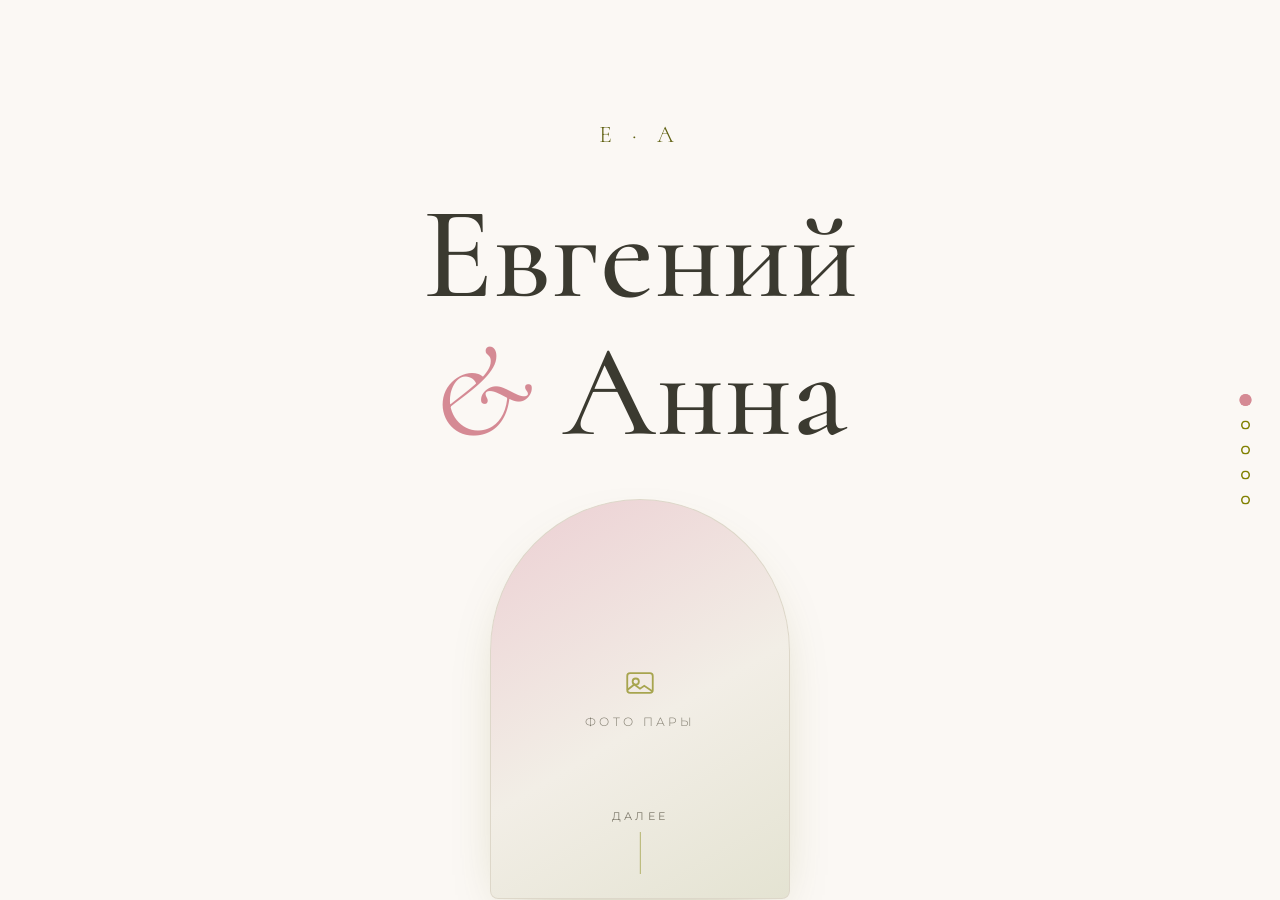
==== wedding-invitation.html @ 02eaaf3e "change styles" ====
<!DOCTYPE html>
<html lang="ru">
<head>
<meta charset="UTF-8">
<meta name="viewport" content="width=device-width, initial-scale=1.0">
<title>Евгений и Анна · 30 августа 2026</title>
<link rel="preconnect" href="https://fonts.googleapis.com">
<link rel="preconnect" href="https://fonts.gstatic.com" crossorigin>
<link href="https://fonts.googleapis.com/css2?family=Cormorant:ital,wght@0,400;0,500;0,600;1,400&family=Montserrat:wght@300;400;500&display=swap" rel="stylesheet">
<link rel="stylesheet" href="styles.css">
</head>
<body>

  <div class="progress" id="progress" aria-hidden="true"></div>

  <main class="deck" id="deck">

    <!-- ============ ТИТУЛЬНЫЙ СЛАЙД ============ -->
    <section class="slide hero is-active" data-name="Главная" aria-label="Титульная страница">
      <div class="hero-monogram reveal">Е &middot; А</div>
      <h1 class="display hero-names reveal">
        <span class="row">Евгений</span>
        <span class="row"><span class="amp">&amp;</span> Анна</span>
      </h1>

      <div class="hero-photo photo reveal">
        <div class="ph-label">
          <svg class="ph-icon" width="34" height="34" viewBox="0 0 24 24" fill="none" stroke="currentColor" stroke-width="1.3">
            <rect x="3" y="5" width="18" height="14" rx="2"/><circle cx="9" cy="11" r="2.2"/><path d="M3 17l5-4 4 3 3-2 6 4"/>
          </svg>
          Фото пары
        </div>
      </div>

      <p class="hero-date reveal">30 <span class="dot">&bull;</span> 08 <span class="dot">&bull;</span> 2026</p>
      <p class="eyebrow reveal">30 августа 2026 года</p>

      <div class="countdown reveal" id="countdown" aria-label="Обратный отсчёт до свадьбы">
        <div class="cd-cell"><div class="cd-num" id="cd-days">—</div><div class="cd-lbl">дней</div></div>
        <div class="cd-cell"><div class="cd-num" id="cd-hours">—</div><div class="cd-lbl">часов</div></div>
        <div class="cd-cell"><div class="cd-num" id="cd-mins">—</div><div class="cd-lbl">минут</div></div>
        <div class="cd-cell"><div class="cd-num" id="cd-secs">—</div><div class="cd-lbl">секунд</div></div>
      </div>
    </section>

    <!-- ============ МЕСТО ПРОВЕДЕНИЯ ============ -->
    <section class="slide slide-bg-soft" data-name="Место" aria-label="Место проведения">
      <div class="wrap">
        <div class="venue-head center reveal">
          <span class="eyebrow">Место проведения</span>
          <h2 class="display venue-title">Загородный клуб «Голицин»</h2>
          <svg class="sprig small" viewBox="0 0 200 40" fill="none" stroke="currentColor" stroke-width="1.4" stroke-linecap="round">
            <path d="M10 20 H190"/>
            <path d="M70 20c-6-8-16-9-22-6 4 6 14 9 22 6Z" fill="currentColor" stroke="none" opacity=".85"/>
            <path d="M90 20c-5-9-15-11-22-9 3 7 13 11 22 9Z" fill="currentColor" stroke="none" opacity=".85"/>
            <path d="M110 20c5-9 15-11 22-9-3 7-13 11-22 9Z" fill="currentColor" stroke="none" opacity=".85"/>
            <path d="M130 20c6-8 16-9 22-6-4 6-14 9-22 6Z" fill="currentColor" stroke="none" opacity=".85"/>
            <circle cx="100" cy="20" r="3" fill="currentColor" stroke="none"/>
          </svg>
        </div>

        <div class="venue-grid">
          <div class="venue-photo photo arch reveal">
            <div class="ph-label">
              <svg class="ph-icon" width="34" height="34" viewBox="0 0 24 24" fill="none" stroke="currentColor" stroke-width="1.3">
                <path d="M3 21V9l9-6 9 6v12"/><path d="M9 21v-6h6v6"/>
              </svg>
              Фото площадки
            </div>
          </div>

          <div class="map-frame reveal">
            <iframe
              src="https://yandex.ru/map-widget/v1/org/zagorodny_klub_golitsyn/229324404955/?ll=39.806874%2C47.215762&z=16"
              title="Загородный клуб Голицин на Яндекс Картах"
              loading="lazy"
              allowfullscreen></iframe>
          </div>
        </div>

        <div class="venue-address reveal">
          <p class="addr">Ростовская область, Аксайский район</p>
          <p class="addr-sub">Точный адрес и схему проезда смотрите на карте</p>
          <a class="btn" href="https://yandex.ru/maps/org/zagorodny_klub_golitsyn/229324404955/?ll=39.806874%2C47.215762&z=16.98" target="_blank" rel="noopener">
            Открыть в Яндекс Картах
          </a>
        </div>
      </div>
    </section>

    <!-- ============ ПРОГРАММА ДНЯ ============ -->
    <section class="slide" data-name="Программа" aria-label="Программа дня">
      <div class="wrap">
        <div class="program-head center reveal">
          <span class="eyebrow">Расписание</span>
          <h2 class="display program-title">Программа дня</h2>
        </div>

        <div class="timeline">
          <div class="tl-item reveal">
            <div class="tl-time">15:00</div>
            <div class="tl-event">Сбор гостей<small>Welcome-зона, лёгкие напитки и музыка</small></div>
          </div>
          <div class="tl-item reveal">
            <div class="tl-time">16:00</div>
            <div class="tl-event">Церемония<small>Самый трепетный момент нашего дня</small></div>
          </div>
          <div class="tl-item reveal">
            <div class="tl-time">17:00</div>
            <div class="tl-event">Праздничный фуршет<small>Поздравления, фотографии и тёплые слова</small></div>
          </div>
          <div class="tl-item reveal">
            <div class="tl-time">18:00</div>
            <div class="tl-event">Банкет<small>Ужин, тосты и первый танец</small></div>
          </div>
          <div class="tl-item reveal">
            <div class="tl-time">21:00</div>
            <div class="tl-event">Вечерняя программа<small>Танцы до последнего гостя</small></div>
          </div>
          <div class="tl-item reveal">
            <div class="tl-time">22:30</div>
            <div class="tl-event">Финал вечера<small>Завершающий сюрприз под открытым небом</small></div>
          </div>
        </div>
      </div>
    </section>

    <!-- ============ ЦВЕТОВАЯ ГАММА ============ -->
    <section class="slide slide-bg-soft center" data-name="Дресс-код" aria-label="Дресс-код">
      <div class="wrap">
        <span class="eyebrow reveal">Дресс-код</span>
        <p class="display palette-lead reveal">
          Нам будет приятно, если вы поддержите цветовую гамму нашего праздника
        </p>

        <div class="swatches">
          <div class="swatch reveal">
            <div class="chip olive"></div>
            <div class="name">Оливковый</div>
            <div class="hex">#808000</div>
          </div>
          <div class="swatch reveal">
            <div class="chip rose"></div>
            <div class="name">Пыльно-розовый</div>
            <div class="hex">#D58A94</div>
          </div>
        </div>

        <p class="palette-note reveal">
          Это всего лишь пожелание. Приходите так, как вам будет комфортно.
        </p>
      </div>
    </section>

    <!-- ============ ФИНАЛЬНЫЙ СЛАЙД ============ -->
    <section class="slide finale" data-name="Финал" aria-label="Приглашение">
      <div class="wrap">
        <svg class="sprig reveal" viewBox="0 0 200 40" fill="none" stroke="currentColor" stroke-width="1.4" stroke-linecap="round">
          <path d="M10 20 H190"/>
          <path d="M70 20c-6-8-16-9-22-6 4 6 14 9 22 6Z" fill="currentColor" stroke="none" opacity=".85"/>
          <path d="M90 20c-5-9-15-11-22-9 3 7 13 11 22 9Z" fill="currentColor" stroke="none" opacity=".85"/>
          <path d="M110 20c5-9 15-11 22-9-3 7-13 11-22 9Z" fill="currentColor" stroke="none" opacity=".85"/>
          <path d="M130 20c6-8 16-9 22-6-4 6-14 9-22 6Z" fill="currentColor" stroke="none" opacity=".85"/>
          <circle cx="100" cy="20" r="3" fill="currentColor" stroke="none"/>
        </svg>

        <p class="display finale-text reveal">
          Мы будем рады видеть вас<br>на нашем празднике!
        </p>

        <div class="finale-photo photo reveal">
          <div class="ph-label">
            <svg class="ph-icon" width="34" height="34" viewBox="0 0 24 24" fill="none" stroke="currentColor" stroke-width="1.3">
              <path d="M12 21s-7-4.5-9.5-9C1 9 2.5 5.5 6 5.5c2 0 3.2 1.2 4 2.3.8-1.1 2-2.3 4-2.3 3.5 0 5 3.5 3.5 6.5C19 16.5 12 21 12 21Z"/>
            </svg>
            Фото жениха и невесты
          </div>
        </div>

        <p class="finale-sign reveal">Евгений <span class="amp">&amp;</span> Анна</p>
      </div>
    </section>

  </main>

  <!-- Навигация -->
  <nav class="dots" id="dots" aria-label="Навигация по разделам"></nav>
  <button class="nav-next" id="navNext" type="button" aria-label="Следующий раздел">
    <span>далее</span>
    <span class="bar" aria-hidden="true"></span>
  </button>

<script>
  /* ---------- Обратный отсчёт до 30 августа 2026, 16:00 ---------- */
  (function(){
    var target = new Date(2026, 7, 30, 16, 0, 0).getTime();
    var elD = document.getElementById('cd-days');
    var elH = document.getElementById('cd-hours');
    var elM = document.getElementById('cd-mins');
    var elS = document.getElementById('cd-secs');
    function pad(n){return n<10 ? '0'+n : ''+n;}
    function tick(){
      var diff = target - Date.now();
      if(diff <= 0){
        elD.textContent='0'; elH.textContent='00'; elM.textContent='00'; elS.textContent='00';
        return;
      }
      var s = Math.floor(diff/1000);
      elD.textContent = Math.floor(s/86400);
      elH.textContent = pad(Math.floor((s%86400)/3600));
      elM.textContent = pad(Math.floor((s%3600)/60));
      elS.textContent = pad(s%60);
    }
    tick();
    setInterval(tick, 1000);
  })();

  /* ---------- Смена слайдов с анимацией ---------- */
  (function(){
    var slides   = Array.prototype.slice.call(document.querySelectorAll('.slide'));
    var deck     = document.getElementById('deck');
    var dotsWrap = document.getElementById('dots');
    var navNext  = document.getElementById('navNext');
    var progress = document.getElementById('progress');
    var current  = 0;
    var busy     = false;                 // блокировка во время анимации
    var reduce   = window.matchMedia('(prefers-reduced-motion: reduce)').matches;
    var ANIM     = reduce ? 360 : 820;

    /* — точки-индикаторы — */
    var dots = slides.map(function(s, i){
      var b = document.createElement('button');
      b.type = 'button';
      b.setAttribute('aria-label', s.dataset.name || ('Раздел ' + (i+1)));
      b.addEventListener('click', function(){ goTo(i); });
      dotsWrap.appendChild(b);
      return b;
    });

    /* — появление элементов внутри слайда со ступенчатой задержкой — */
    function playReveal(slide){
      var items = slide.querySelectorAll('.reveal');
      Array.prototype.forEach.call(items, function(el, i){
        el.style.transitionDelay = (reduce ? 0 : 90 + i * 110) + 'ms';
        el.classList.add('in');
      });
    }
    function resetReveal(slide){
      var items = slide.querySelectorAll('.reveal');
      Array.prototype.forEach.call(items, function(el){
        el.classList.remove('in');
        el.style.transitionDelay = '';
      });
    }

    function render(){
      slides.forEach(function(s, i){
        s.classList.toggle('is-active', i === current);
        s.classList.toggle('is-above', i < current);
      });
      dots.forEach(function(d, i){ d.classList.toggle('active', i === current); });
      progress.style.width = ((current) / (slides.length - 1) * 100) + '%';
      navNext.classList.toggle('hidden', current === slides.length - 1);
    }

    function goTo(index){
      index = Math.max(0, Math.min(slides.length - 1, index));
      if(busy || index === current) return;
      busy = true;
      var prevSlide = slides[current];
      current = index;
      resetReveal(prevSlide);
      render();
      slides[current].scrollTop = 0;
      playReveal(slides[current]);
      setTimeout(function(){ busy = false; }, ANIM);
    }
    function next(){ goTo(current + 1); }
    function prev(){ goTo(current - 1); }

    navNext.addEventListener('click', next);

    /* — стартовое появление — */
    render();
    playReveal(slides[current]);

    /* — колесо мыши / тачпад (с учётом внутренней прокрутки слайда) — */
    var wheelLock = false;
    deck.addEventListener('wheel', function(e){
      if(Math.abs(e.deltaY) < Math.abs(e.deltaX)) return;   // горизонтальный жест игнорируем
      var s = slides[current];
      var atTop    = s.scrollTop <= 0;
      var atBottom = s.scrollTop + s.clientHeight >= s.scrollHeight - 1;
      var down = e.deltaY > 0;
      // если внутри слайда есть куда скроллить — отдаём прокрутку ему
      if((down && !atBottom) || (!down && !atTop)) return;
      e.preventDefault();
      if(wheelLock || busy) return;
      if(Math.abs(e.deltaY) < 6) return;
      wheelLock = true;
      down ? next() : prev();
      setTimeout(function(){ wheelLock = false; }, ANIM + 120);
    }, {passive:false});

    /* — клавиатура — */
    window.addEventListener('keydown', function(e){
      switch(e.key){
        case 'ArrowDown': case 'PageDown': case ' ':
          e.preventDefault(); next(); break;
        case 'ArrowUp': case 'PageUp':
          e.preventDefault(); prev(); break;
        case 'Home': e.preventDefault(); goTo(0); break;
        case 'End':  e.preventDefault(); goTo(slides.length - 1); break;
      }
    });

    /* — свайпы на тач-устройствах — */
    var touchY = null, touchScrollTop = 0;
    deck.addEventListener('touchstart', function(e){
      touchY = e.touches[0].clientY;
      touchScrollTop = slides[current].scrollTop;
    }, {passive:true});
    deck.addEventListener('touchend', function(e){
      if(touchY === null) return;
      var dy = e.changedTouches[0].clientY - touchY;
      var s = slides[current];
      var atTop    = touchScrollTop <= 0;
      var atBottom = touchScrollTop + s.clientHeight >= s.scrollHeight - 1;
      if(Math.abs(dy) > 60){
        if(dy < 0 && atBottom) next();
        else if(dy > 0 && atTop) prev();
      }
      touchY = null;
    }, {passive:true});
  })();
</script>
</body>
</html>
---- styles.css ----
/* =====================================================================
   Свадебное приглашение «Евгений & Анна» — таблица стилей
   Структура файла:
     1. Переменные темы (:root)
     2. Базовый сброс и настройки документа
     3. Типографика
     4. Система слайдов (полноэкранные секции со сменой)
     5. Общие утилиты раскладки
     6. Декоративные элементы (веточка, арочное фото)
     7. Слайд: Титульный + обратный отсчёт
     8. Слайд: Место проведения
     9. Слайд: Программа дня
    10. Слайд: Цветовая гамма (дресс-код)
    11. Слайд: Финал
    12. Анимация появления элементов
    13. Навигация (точки, кнопка «далее», прогресс-полоса)
    14. Адаптив и доступность
   ===================================================================== */


/* ============================================================
   1. ПЕРЕМЕННЫЕ ТЕМЫ
   Единая палитра и общие значения, чтобы менять оформление
   в одном месте, а не по всему файлу.
   ============================================================ */
:root{
  --bg:        #FBF8F4;   /* основной мягкий тёплый светлый фон */
  --bg-soft:   #F2EEE6;   /* фон приглушённых секций (чередование) */
  --olive:     #808000;   /* оливковый акцент (линии, иконки, рамки) */
  --olive-deep:#5F6010;   /* тёмный оливковый — для читаемого текста */
  --rose:      #D58A94;   /* пыльно-розовый акцент (цифры, точки) */
  --rose-soft: #ECCFD3;   /* светло-розовый — мягкие подложки/градиенты */
  --ink:       #3B3A30;   /* основной тёмный цвет текста */
  --muted:     #807C6E;   /* приглушённый текст (подписи, пояснения) */
  --line:      #DDD7C9;   /* цвет тонких разделительных линий и рамок */
  --maxw: 1080px;         /* максимальная ширина контентной колонки */
  --ease: cubic-bezier(.22,.68,.28,1); /* единая кривая плавности анимаций */
}


/* ============================================================
   2. БАЗОВЫЙ СБРОС И ДОКУМЕНТ
   ============================================================ */

/* Сбрасываем отступы и переводим всё на border-box,
   чтобы padding не «раздувал» заданную ширину/высоту. */
*{box-sizing:border-box;margin:0;padding:0;}

/* Тянем корневые элементы на всю высоту окна —
   слайды позиционируются относительно этой высоты. */
html,body{height:100%;}

body{
  background:var(--bg);                  /* базовый фон страницы */
  color:var(--ink);                      /* цвет текста по умолчанию */
  font-family:'Montserrat',sans-serif;   /* основной (текстовый) шрифт */
  font-weight:300;                       /* лёгкое тонкое начертание */
  line-height:1.7;                       /* просторный межстрочный интервал */
  -webkit-font-smoothing:antialiased;    /* сглаживание шрифта в WebKit */
  overflow:hidden;                       /* прокрутку страницы заменяет смена слайдов */
}


/* ============================================================
   3. ТИПОГРАФИКА
   ============================================================ */

/* Акцидентный шрифт с засечками для заголовков и крупных надписей. */
.display{font-family:'Cormorant',serif;font-weight:500;line-height:1.05;}

/* «Бровка» — мелкая прописная надпись-метка над заголовками секций. */
.eyebrow{
  font-family:'Montserrat',sans-serif;
  font-weight:400;
  font-size:.82rem;
  letter-spacing:.42em;       /* широкий трекинг — фирменный «разрядка» */
  text-transform:uppercase;
  color:var(--olive);
}

/* Декоративный амперсанд / союз между именами — розовый курсив. */
.amp{color:var(--rose);font-style:italic;font-weight:400;}


/* ============================================================
   4. СИСТЕМА СЛАЙДОВ
   Каждая секция — полноэкранный слайд. Виден только активный;
   остальные либо ждут снизу, либо «уехали» вверх.
   ============================================================ */

/* Контейнер-сцена: фиксируется на весь экран, скрывает всё, что вне кадра. */
.deck{position:fixed;inset:0;overflow:hidden;}

.slide{
  position:absolute;inset:0;             /* каждый слайд занимает весь экран */
  display:flex;flex-direction:column;    /* контент в колонку… */
  justify-content:safe center;           /* …по центру, но при переполнении скролл начинается сверху */
  align-items:center;
  overflow-y:auto;overflow-x:hidden;     /* длинный контент можно прокрутить внутри слайда */
  -webkit-overflow-scrolling:touch;      /* инерционная прокрутка в iOS */
  padding:clamp(56px,9vw,120px) 24px;    /* адаптивные внутренние поля */

  /* Исходное (скрытое) состояние: слайд чуть ниже и слегка уменьшен. */
  opacity:0;visibility:hidden;
  transform:translateY(7%) scale(.985);

  /* Плавный переход всех трёх свойств единой кривой. */
  transition:opacity .8s var(--ease),
             transform .8s var(--ease),
             visibility .8s var(--ease);
  will-change:opacity,transform;         /* подсказка браузеру для плавности */
}

/* Активный слайд: проявлен, в исходной позиции, поверх остальных. */
.slide.is-active{
  opacity:1;visibility:visible;
  transform:none;
  z-index:2;
}

/* Уже пройденные слайды уезжают вверх — создаёт направленность перехода. */
.slide.is-above{
  transform:translateY(-7%) scale(.985);
}

/* Модификатор приглушённого фона для чередования секций. */
.slide-bg-soft{background:var(--bg-soft);}


/* ============================================================
   5. УТИЛИТЫ РАСКЛАДКИ
   ============================================================ */

/* Центрированная контентная колонка ограниченной ширины. */
.wrap{max-width:var(--maxw);margin:0 auto;width:100%;}

/* Утилита выравнивания текста по центру. */
.center{text-align:center;}


/* ============================================================
   6. ДЕКОРАТИВНЫЕ ЭЛЕМЕНТЫ
   ============================================================ */

/* Оливковая веточка-разделитель (SVG), фирменный элемент оформления. */
.sprig{display:block;margin:0 auto;width:160px;height:auto;color:var(--olive);opacity:.9;}
.sprig.small{width:96px;}   /* уменьшенный вариант под заголовками */

/* Рамка-«арка» для фото: скруглён верх, низ почти прямой. */
.photo{
  position:relative;
  border-radius:50% 50% 8px 8px / 38% 38% 8px 8px; /* форма арки через раздельные радиусы */
  overflow:hidden;                                  /* обрезаем содержимое по форме */
  background:                                       /* мягкий градиент-заполнитель вместо фото */
    linear-gradient(150deg, var(--rose-soft), var(--bg-soft) 55%, #E4E3D2);
  border:1px solid var(--line);
  box-shadow:0 24px 60px -28px rgba(95,96,16,.4);   /* мягкая оливковая тень */
  display:flex;align-items:center;justify-content:center; /* центрируем подпись-заглушку */
  color:var(--muted);
}

/* Текстовая подпись внутри заглушки фото. */
.photo .ph-label{
  text-align:center;font-size:.74rem;letter-spacing:.28em;
  text-transform:uppercase;
}

/* Иконка над подписью внутри заглушки фото. */
.photo .ph-icon{display:block;margin:0 auto 12px;color:var(--olive);opacity:.65;}


/* ============================================================
   7. СЛАЙД: ТИТУЛЬНЫЙ
   ============================================================ */

/* Контейнер титульного слайда: центрирование и просветы между блоками. */
.hero{gap:30px;text-align:center;position:relative;}

/* Монограмма «Е · А» над именами. */
.hero-monogram{
  font-family:'Cormorant',serif;font-size:1.5rem;letter-spacing:.3em;
  color:var(--olive-deep);
}

/* Крупные имена пары — главный акцент страницы (резиновый размер). */
.hero-names{
  font-size:clamp(3.4rem,13vw,8.2rem);
  color:var(--ink);
}
.hero-names .row{display:block;}   /* каждое имя с новой строки */

/* Заглушка фото пары на титуле, пропорции портрета 3:4. */
.hero-photo{
  width:min(300px,72vw);aspect-ratio:3/4;margin:8px auto;
}

/* Дата свадьбы крупными цифрами. */
.hero-date{
  font-family:'Cormorant',serif;font-size:clamp(1.5rem,4.5vw,2.4rem);
  color:var(--olive-deep);letter-spacing:.04em;
}
.hero-date .dot{color:var(--rose);padding:0 .5em;}  /* розовые точки-разделители */

/* --- Обратный отсчёт --- */

/* Ряд из ячеек отсчёта; переносится на узких экранах. */
.countdown{
  display:flex;gap:clamp(14px,4vw,40px);justify-content:center;
  margin-top:6px;flex-wrap:wrap;
}
.cd-cell{min-width:62px;}  /* фиксированная минимальная ширина — цифры не «прыгают» */

/* Крупная цифра отсчёта. */
.cd-num{
  font-family:'Cormorant',serif;font-weight:600;
  font-size:clamp(2rem,6vw,3rem);color:var(--rose);line-height:1;
}

/* Подпись под цифрой (дней/часов/…). */
.cd-lbl{
  font-size:.72rem;letter-spacing:.26em;text-transform:uppercase;
  color:var(--muted);margin-top:8px;
}


/* ============================================================
   8. СЛАЙД: МЕСТО ПРОВЕДЕНИЯ
   ============================================================ */

/* Шапка секции (бровка + заголовок + веточка). */
.venue-head{margin-bottom:48px;}

/* Название площадки. */
.venue-title{font-size:clamp(2.4rem,6vw,3.6rem);margin:14px 0 6px;}

/* Двухколоночная сетка: фото площадки + карта. */
.venue-grid{
  display:grid;grid-template-columns:1fr 1fr;gap:clamp(24px,4vw,48px);
  align-items:stretch;   /* колонки одинаковой высоты */
}

/* Заглушка фото площадки. */
.venue-photo{aspect-ratio:4/5;height:100%;border-radius:8px;}
.venue-photo.arch{border-radius:50% 50% 8px 8px / 26% 26% 8px 8px;} /* вариант-арка */

/* Рамка вокруг встроенной карты. */
.map-frame{
  border:1px solid var(--line);border-radius:8px;overflow:hidden;
  box-shadow:0 24px 60px -34px rgba(95,96,16,.45);
  background:var(--bg);min-height:340px;height:100%;
}
.map-frame iframe{display:block;width:100%;height:100%;min-height:340px;border:0;}

/* Блок адреса под сеткой. */
.venue-address{margin-top:40px;text-align:center;}
.venue-address .addr{
  font-family:'Cormorant',serif;font-size:1.5rem;color:var(--ink);
}
.venue-address .addr-sub{color:var(--muted);font-size:1.06rem;margin-top:6px;}

/* Контурная кнопка-ссылка (например, «Открыть в Яндекс Картах»). */
.btn{
  display:inline-block;margin-top:24px;
  font-size:.84rem;letter-spacing:.26em;text-transform:uppercase;
  color:var(--olive-deep);text-decoration:none;
  border:1px solid var(--olive);border-radius:40px;
  padding:14px 30px;transition:.3s ease;
}
/* При наведении/фокусе кнопка заливается оливковым. */
.btn:hover,.btn:focus-visible{background:var(--olive);color:#fff;}


/* ============================================================
   9. СЛАЙД: ПРОГРАММА ДНЯ
   ============================================================ */

/* Шапка секции. */
.program-head{margin-bottom:54px;}
.program-title{font-size:clamp(2.4rem,6vw,3.6rem);margin-top:14px;}

/* Контейнер таймлайна; relative — для вертикальной линии и точек. */
.timeline{max-width:620px;margin:0 auto;position:relative;width:100%;}

/* Вертикальная линия таймлайна с градиентом по краям. */
.timeline::before{
  content:"";position:absolute;left:118px;top:8px;bottom:8px;width:1px;
  background:linear-gradient(var(--rose-soft),var(--line),var(--rose-soft));
}

/* Строка таймлайна: колонка времени + колонка события. */
.tl-item{
  display:grid;grid-template-columns:100px 1fr;gap:34px;align-items:baseline;
  padding:18px 0;position:relative;
}

/* Время события — выровнено вправо, к линии. */
.tl-time{
  font-family:'Cormorant',serif;font-weight:600;font-size:1.6rem;
  color:var(--olive-deep);text-align:right;
}

/* Розовая точка-маркер на линии напротив каждого события. */
.tl-item::after{
  content:"";position:absolute;left:114px;top:30px;
  width:9px;height:9px;border-radius:50%;
  background:var(--rose);border:2px solid var(--bg-soft); /* обводка под фон секции */
}

/* Название события и пояснение под ним. */
.tl-event{font-size:1.2rem;color:var(--ink);}
.tl-event small{display:block;color:var(--muted);font-size:1rem;margin-top:2px;}


/* ============================================================
   10. СЛАЙД: ЦВЕТОВАЯ ГАММА (ДРЕСС-КОД)
   ============================================================ */

/* Вводный абзац-просьба поддержать палитру. */
.palette-lead{
  max-width:600px;margin:18px auto 0;font-size:1.32rem;color:var(--ink);
}

/* Ряд образцов цвета; переносится на узких экранах. */
.swatches{
  display:flex;gap:clamp(28px,7vw,90px);justify-content:center;
  margin:54px 0 40px;flex-wrap:wrap;
}

/* Один образец: кружок + название + HEX. */
.swatch{display:flex;flex-direction:column;align-items:center;gap:16px;}

/* Цветной кружок-образец. */
.chip{
  width:clamp(110px,26vw,150px);aspect-ratio:1;border-radius:50%;
  box-shadow:0 22px 50px -24px rgba(0,0,0,.35);
  position:relative;
}
.chip.olive{background:var(--olive);}  /* оливковый образец */
.chip.rose{background:var(--rose);}    /* розовый образец */

/* Название цвета. */
.swatch .name{font-family:'Cormorant',serif;font-size:1.4rem;color:var(--ink);}

/* HEX-код под названием. */
.swatch .hex{
  font-size:.84rem;letter-spacing:.22em;color:var(--muted);text-transform:uppercase;
}

/* Заключительное примечание (необязательность дресс-кода). */
.palette-note{
  max-width:520px;margin:0 auto;font-size:1.04rem;color:var(--muted);font-style:italic;
}


/* ============================================================
   11. СЛАЙД: ФИНАЛ
   ============================================================ */

/* Финальный слайд с мягким розовым свечением сверху. */
.finale{
  text-align:center;
  background:
    radial-gradient(120% 90% at 50% 0%, var(--rose-soft) 0%, transparent 55%),
    var(--bg);
}

/* Заглушка фото жениха и невесты. */
.finale-photo{width:min(360px,80vw);aspect-ratio:4/5;margin:40px auto 0;}

/* Крупная приглашающая фраза. */
.finale-text{
  font-size:clamp(2rem,5.5vw,3.2rem);max-width:680px;margin:0 auto;color:var(--ink);
}

/* Подпись именами в конце. */
.finale-sign{
  margin-top:36px;font-family:'Cormorant',serif;font-size:1.8rem;letter-spacing:.12em;
  color:var(--olive-deep);
}


/* ============================================================
   12. АНИМАЦИЯ ПОЯВЛЕНИЯ ЭЛЕМЕНТОВ
   Элементы с классом .reveal внутри активного слайда плавно
   проявляются (ступенчатую задержку задаёт JS).
   ============================================================ */

/* Исходное скрытое состояние: прозрачно и чуть ниже. */
.reveal{
  opacity:0;transform:translateY(26px);
  transition:opacity .8s var(--ease),transform .8s var(--ease);
}

/* Проявленное состояние — только внутри активного слайда. */
.slide.is-active .reveal.in{opacity:1;transform:none;}


/* ============================================================
   13. НАВИГАЦИЯ
   ============================================================ */

/* --- Точки-индикаторы справа по центру экрана --- */
.dots{
  position:fixed;top:50%;right:clamp(14px,2.6vw,30px);transform:translateY(-50%);
  z-index:30;display:flex;flex-direction:column;gap:16px;
}

/* Одна точка — пустой кружок с оливковой обводкой. */
.dots button{
  --d:9px;width:var(--d);height:var(--d);padding:0;border:0;cursor:pointer;
  border-radius:50%;background:transparent;
  box-shadow:inset 0 0 0 1.5px var(--olive);   /* обводка через внутреннюю тень */
  transition:transform .35s var(--ease),background .35s var(--ease),box-shadow .35s var(--ease);
}
.dots button:hover{transform:scale(1.25);}      /* лёгкое увеличение при наведении */

/* Активная точка — залита розовым и крупнее. */
.dots button.active{
  background:var(--rose);box-shadow:inset 0 0 0 1.5px var(--rose);
  transform:scale(1.35);
}

/* --- Кнопка «далее» по центру снизу --- */
.nav-next{
  position:fixed;bottom:26px;left:50%;transform:translateX(-50%);
  z-index:30;background:none;border:0;cursor:pointer;color:var(--muted);
  display:flex;flex-direction:column;align-items:center;gap:9px;
  font-family:'Montserrat',sans-serif;font-size:.68rem;letter-spacing:.3em;
  text-transform:uppercase;transition:opacity .5s var(--ease),color .3s ease;
}
.nav-next:hover{color:var(--olive-deep);}

/* Пульсирующая вертикальная чёрточка-«капля» под надписью. */
.nav-next .bar{
  width:1px;height:42px;background:var(--olive);opacity:.5;
  transform-origin:top;animation:drip 2.4s ease-in-out infinite;
}

/* Скрытое состояние кнопки (на последнем слайде). */
.nav-next.hidden{opacity:0;pointer-events:none;}

/* Анимация пульсации чёрточки. */
@keyframes drip{0%,100%{transform:scaleY(.35);opacity:.25;}50%{transform:scaleY(1);opacity:.7;}}

/* --- Прогресс-полоса вверху экрана --- */
.progress{
  position:fixed;top:0;left:0;height:2px;width:0;z-index:40;
  background:linear-gradient(90deg,var(--olive),var(--rose)); /* оливково-розовый градиент */
  transition:width .8s var(--ease);                           /* плавный рост ширины */
}


/* ============================================================
   14. АДАПТИВ И ДОСТУПНОСТЬ
   ============================================================ */

/* Узкие экраны (телефоны): карта под фото, компактнее таймлайн. */
@media (max-width:760px){
  .venue-grid{grid-template-columns:1fr;}  /* колонки в одну */
  .timeline::before{left:84px;}            /* линия и точки ближе к краю */
  .tl-item{grid-template-columns:70px 1fr;gap:24px;}
  .tl-item::after{left:80px;}
  .tl-time{font-size:1.3rem;}
  .dots{gap:13px;}
}

/* Уважаем системную настройку «уменьшить движение»:
   отключаем перемещения, оставляя только короткое затухание. */
@media (prefers-reduced-motion:reduce){
  *{animation:none!important;}
  .slide{transition:opacity .35s linear,visibility .35s linear;transform:none!important;}
  .reveal{transition:opacity .35s linear;transform:none!important;}
}
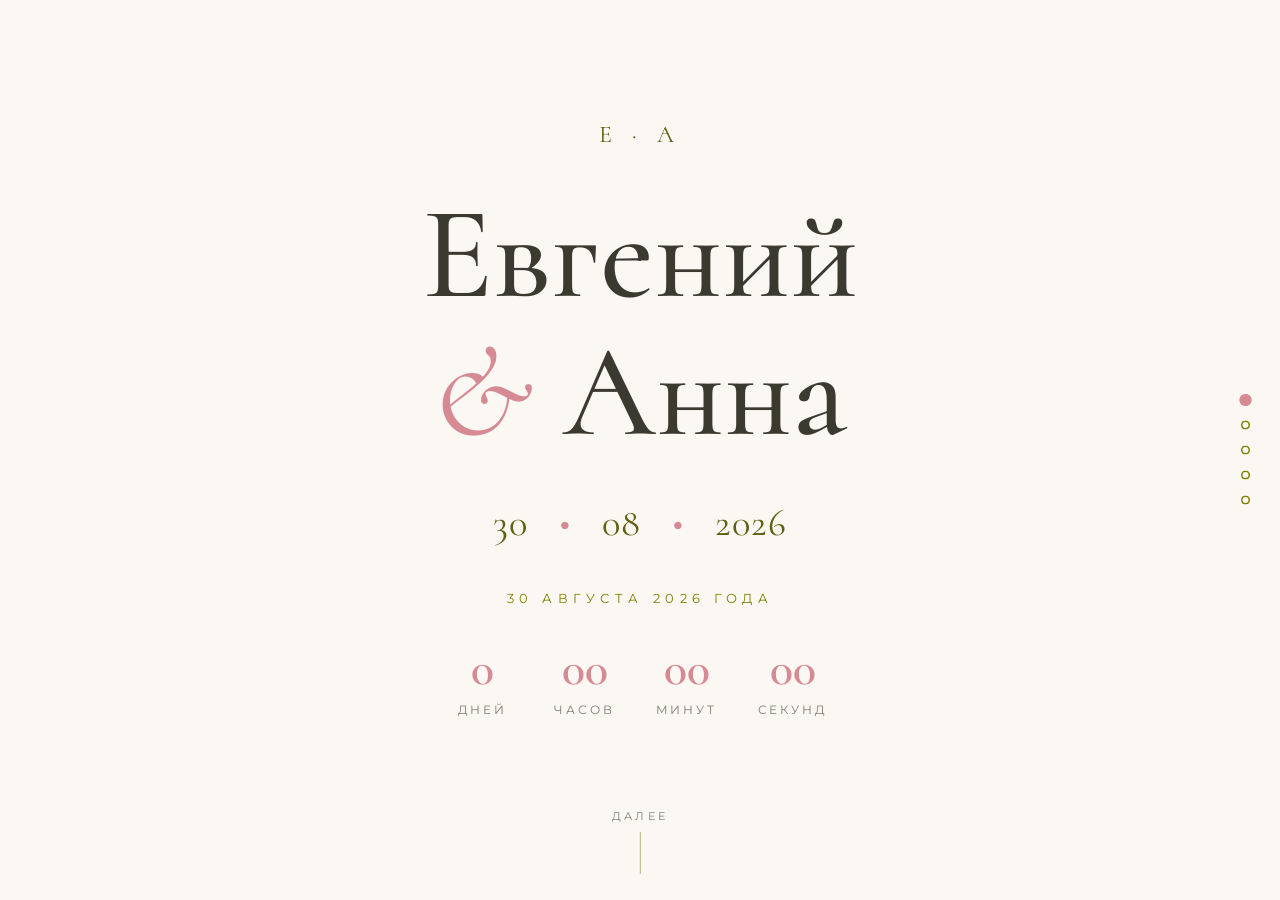
==== commit 71ceb5da: "remove photos" ====
--- a/wedding-invitation.html
+++ b/wedding-invitation.html
@@ -22,15 +22,6 @@
         <span class="row">Евгений</span>
         <span class="row"><span class="amp">&amp;</span> Анна</span>
       </h1>
-
-      <div class="hero-photo photo reveal">
-        <div class="ph-label">
-          <svg class="ph-icon" width="34" height="34" viewBox="0 0 24 24" fill="none" stroke="currentColor" stroke-width="1.3">
-            <rect x="3" y="5" width="18" height="14" rx="2"/><circle cx="9" cy="11" r="2.2"/><path d="M3 17l5-4 4 3 3-2 6 4"/>
-          </svg>
-          Фото пары
-        </div>
-      </div>
 
       <p class="hero-date reveal">30 <span class="dot">&bull;</span> 08 <span class="dot">&bull;</span> 2026</p>
       <p class="eyebrow reveal">30 августа 2026 года</p>
@@ -167,15 +158,6 @@
         <p class="display finale-text reveal">
           Мы будем рады видеть вас<br>на нашем празднике!
         </p>
-
-        <div class="finale-photo photo reveal">
-          <div class="ph-label">
-            <svg class="ph-icon" width="34" height="34" viewBox="0 0 24 24" fill="none" stroke="currentColor" stroke-width="1.3">
-              <path d="M12 21s-7-4.5-9.5-9C1 9 2.5 5.5 6 5.5c2 0 3.2 1.2 4 2.3.8-1.1 2-2.3 4-2.3 3.5 0 5 3.5 3.5 6.5C19 16.5 12 21 12 21Z"/>
-            </svg>
-            Фото жениха и невесты
-          </div>
-        </div>
 
         <p class="finale-sign reveal">Евгений <span class="amp">&amp;</span> Анна</p>
       </div>
--- a/styles.css
+++ b/styles.css
@@ -54,7 +54,7 @@
   background:var(--bg);                  /* базовый фон страницы */
   color:var(--ink);                      /* цвет текста по умолчанию */
   font-family:'Montserrat',sans-serif;   /* основной (текстовый) шрифт */
-  font-weight:300;                       /* лёгкое тонкое начертание */
+  font-weight:400;                       /* лёгкое тонкое начертание */
   line-height:1.7;                       /* просторный межстрочный интервал */
   -webkit-font-smoothing:antialiased;    /* сглаживание шрифта в WebKit */
   overflow:hidden;                       /* прокрутку страницы заменяет смена слайдов */
@@ -189,11 +189,6 @@
 }
 .hero-names .row{display:block;}   /* каждое имя с новой строки */
 
-/* Заглушка фото пары на титуле, пропорции портрета 3:4. */
-.hero-photo{
-  width:min(300px,72vw);aspect-ratio:3/4;margin:8px auto;
-}
-
 /* Дата свадьбы крупными цифрами. */
 .hero-date{
   font-family:'Cormorant',serif;font-size:clamp(1.5rem,4.5vw,2.4rem);
@@ -307,8 +302,8 @@
 }
 
 /* Название события и пояснение под ним. */
-.tl-event{font-size:1.2rem;color:var(--ink);}
-.tl-event small{display:block;color:var(--muted);font-size:1rem;margin-top:2px;}
+.tl-event{font-size:1.4rem;color:var(--ink);}
+.tl-event small{display:block;color:var(--muted);font-size:1.2rem; margin-top:2px;}
 
 
 /* ============================================================
@@ -363,9 +358,6 @@
     radial-gradient(120% 90% at 50% 0%, var(--rose-soft) 0%, transparent 55%),
     var(--bg);
 }
-
-/* Заглушка фото жениха и невесты. */
-.finale-photo{width:min(360px,80vw);aspect-ratio:4/5;margin:40px auto 0;}
 
 /* Крупная приглашающая фраза. */
 .finale-text{
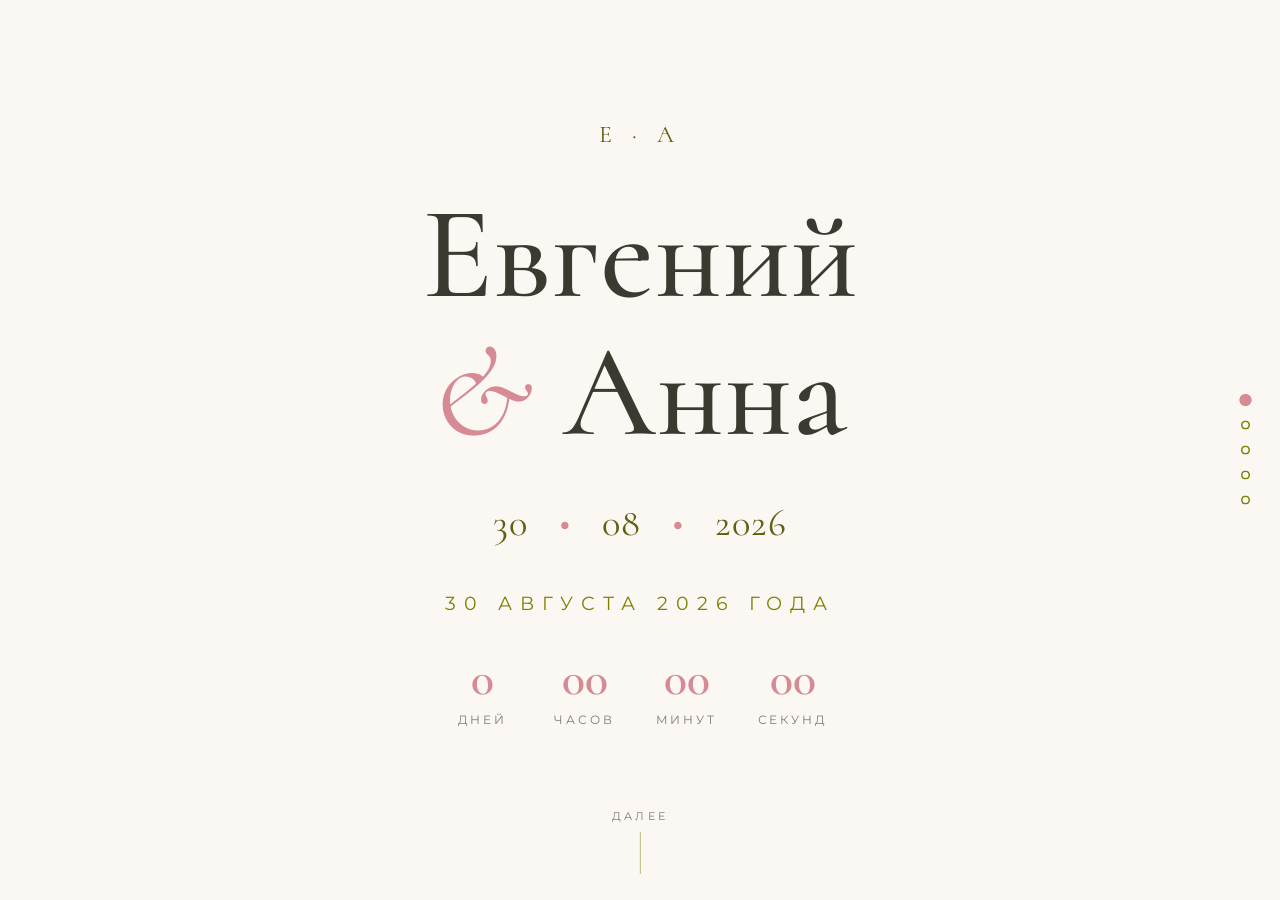
==== commit 978c18ec: "fix padding" ====
--- a/wedding-invitation.html
+++ b/wedding-invitation.html
@@ -35,7 +35,7 @@
     </section>
 
     <!-- ============ МЕСТО ПРОВЕДЕНИЯ ============ -->
-    <section class="slide slide-bg-soft" data-name="Место" aria-label="Место проведения">
+    <section class="slide slide-bg-soft slide-tight-top" data-name="Место" aria-label="Место проведения">
       <div class="wrap">
         <div class="venue-head center reveal">
           <span class="eyebrow">Место проведения</span>
@@ -80,7 +80,7 @@
     </section>
 
     <!-- ============ ПРОГРАММА ДНЯ ============ -->
-    <section class="slide" data-name="Программа" aria-label="Программа дня">
+    <section class="slide slide-tight-top" data-name="Программа" aria-label="Программа дня">
       <div class="wrap">
         <div class="program-head center reveal">
           <span class="eyebrow">Расписание</span>
--- a/styles.css
+++ b/styles.css
@@ -72,7 +72,7 @@
 .eyebrow{
   font-family:'Montserrat',sans-serif;
   font-weight:400;
-  font-size:.82rem;
+  font-size: 1.2rem;
   letter-spacing:.42em;       /* широкий трекинг — фирменный «разрядка» */
   text-transform:uppercase;
   color:var(--olive);
@@ -125,6 +125,10 @@
 
 /* Модификатор приглушённого фона для чередования секций. */
 .slide-bg-soft{background:var(--bg-soft);}
+
+/* Модификатор: уменьшенный верхний отступ (для контентных слайдов
+   «Место проведения» и «Программа дня»). */
+.slide-tight-top{padding-top:clamp(28px,4.5vw,56px);}
 
 
 /* ============================================================
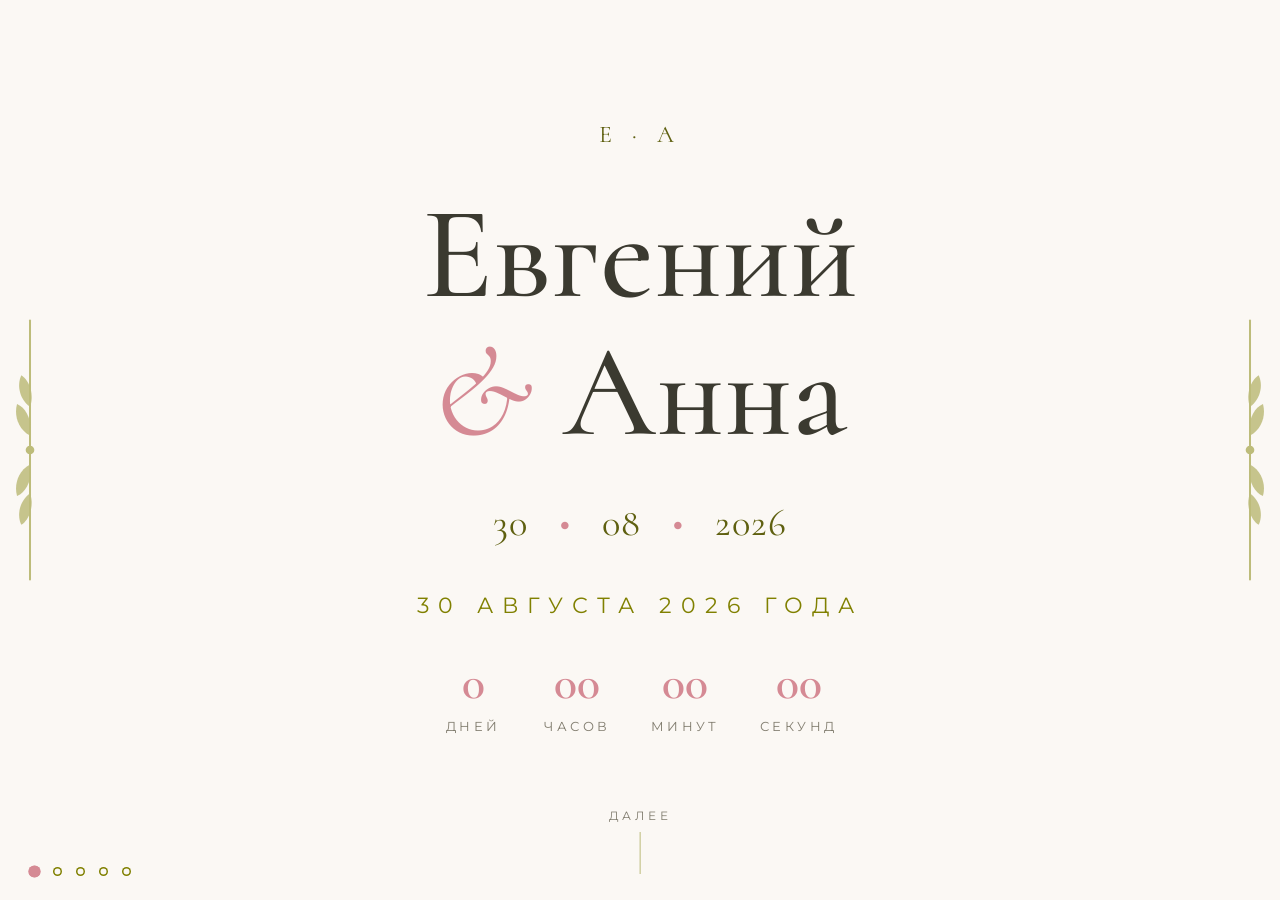
==== commit dc84110c: "add decoration and increase fonts" ====
--- a/wedding-invitation.html
+++ b/wedding-invitation.html
@@ -51,30 +51,26 @@
         </div>
 
         <div class="venue-grid">
-          <div class="venue-photo photo arch reveal">
-            <div class="ph-label">
-              <svg class="ph-icon" width="34" height="34" viewBox="0 0 24 24" fill="none" stroke="currentColor" stroke-width="1.3">
-                <path d="M3 21V9l9-6 9 6v12"/><path d="M9 21v-6h6v6"/>
-              </svg>
-              Фото площадки
+          <!-- Левая колонка (≈1/3): адрес + карта -->
+          <div class="venue-info">
+            <div class="venue-address reveal">
+              <p class="addr">Левобережная улица, 3В</p>
+              <p class="addr-sub">СНТ Донское, Ольгинское сельское поселение, Аксайский район, Ростовская область</p>
             </div>
-          </div>
-
-          <div class="map-frame reveal">
-            <iframe
-              src="https://yandex.ru/map-widget/v1/org/zagorodny_klub_golitsyn/229324404955/?ll=39.806874%2C47.215762&z=16"
-              title="Загородный клуб Голицин на Яндекс Картах"
-              loading="lazy"
-              allowfullscreen></iframe>
-          </div>
-        </div>
-
-        <div class="venue-address reveal">
-          <p class="addr">Ростовская область, Аксайский район</p>
-          <p class="addr-sub">Точный адрес и схему проезда смотрите на карте</p>
-          <a class="btn" href="https://yandex.ru/maps/org/zagorodny_klub_golitsyn/229324404955/?ll=39.806874%2C47.215762&z=16.98" target="_blank" rel="noopener">
-            Открыть в Яндекс Картах
-          </a>
+
+            <div class="map-frame reveal">
+              <iframe
+                src="https://yandex.ru/map-widget/v1/org/zagorodny_klub_golitsyn/229324404955/?ll=39.806874%2C47.215762&z=16"
+                title="Площадка проведения на Яндекс Картах"
+                loading="lazy"
+                allowfullscreen></iframe>
+            </div>
+          </div>
+
+          <!-- Правая колонка (≈2/3): фотография без рамок -->
+          <div class="venue-photo reveal img-wipe">
+            <img src="restaurant.jpg" alt="Площадка проведения торжества" loading="lazy">
+          </div>
         </div>
       </div>
     </section>
@@ -125,16 +121,12 @@
         </p>
 
         <div class="swatches">
-          <div class="swatch reveal">
-            <div class="chip olive"></div>
-            <div class="name">Оливковый</div>
-            <div class="hex">#808000</div>
-          </div>
-          <div class="swatch reveal">
-            <div class="chip rose"></div>
-            <div class="name">Пыльно-розовый</div>
-            <div class="hex">#D58A94</div>
-          </div>
+          <div class="chip olive-dark reveal"></div>
+          <div class="chip olive reveal"></div>
+          <div class="chip olive-light reveal"></div>
+          <div class="chip rose-light reveal"></div>
+          <div class="chip rose reveal"></div>
+          <div class="chip rose-dark reveal"></div>
         </div>
 
         <p class="palette-note reveal">
@@ -164,6 +156,28 @@
     </section>
 
   </main>
+
+  <!-- Боковые оливковые веточки-украшения (общие для всех слайдов) -->
+  <div class="side-vine side-vine--left" aria-hidden="true">
+    <svg class="vine" viewBox="0 0 200 40" fill="none" stroke="currentColor" stroke-width="1.4" stroke-linecap="round">
+      <path d="M10 20 H190"/>
+      <path d="M70 20c-6-8-16-9-22-6 4 6 14 9 22 6Z" fill="currentColor" stroke="none" opacity=".85"/>
+      <path d="M90 20c-5-9-15-11-22-9 3 7 13 11 22 9Z" fill="currentColor" stroke="none" opacity=".85"/>
+      <path d="M110 20c5-9 15-11 22-9-3 7-13 11-22 9Z" fill="currentColor" stroke="none" opacity=".85"/>
+      <path d="M130 20c6-8 16-9 22-6-4 6-14 9-22 6Z" fill="currentColor" stroke="none" opacity=".85"/>
+      <circle cx="100" cy="20" r="3" fill="currentColor" stroke="none"/>
+    </svg>
+  </div>
+  <div class="side-vine side-vine--right" aria-hidden="true">
+    <svg class="vine" viewBox="0 0 200 40" fill="none" stroke="currentColor" stroke-width="1.4" stroke-linecap="round">
+      <path d="M10 20 H190"/>
+      <path d="M70 20c-6-8-16-9-22-6 4 6 14 9 22 6Z" fill="currentColor" stroke="none" opacity=".85"/>
+      <path d="M90 20c-5-9-15-11-22-9 3 7 13 11 22 9Z" fill="currentColor" stroke="none" opacity=".85"/>
+      <path d="M110 20c5-9 15-11 22-9-3 7-13 11-22 9Z" fill="currentColor" stroke="none" opacity=".85"/>
+      <path d="M130 20c6-8 16-9 22-6-4 6-14 9-22 6Z" fill="currentColor" stroke="none" opacity=".85"/>
+      <circle cx="100" cy="20" r="3" fill="currentColor" stroke="none"/>
+    </svg>
+  </div>
 
   <!-- Навигация -->
   <nav class="dots" id="dots" aria-label="Навигация по разделам"></nav>
--- a/styles.css
+++ b/styles.css
@@ -28,7 +28,9 @@
   --bg-soft:   #F2EEE6;   /* фон приглушённых секций (чередование) */
   --olive:     #808000;   /* оливковый акцент (линии, иконки, рамки) */
   --olive-deep:#5F6010;   /* тёмный оливковый — для читаемого текста */
+  --olive-light:#B3B36B;  /* светлый оливковый — образец палитры */
   --rose:      #D58A94;   /* пыльно-розовый акцент (цифры, точки) */
+  --rose-deep: #B26770;   /* тёмный пыльно-розовый — образец палитры */
   --rose-soft: #ECCFD3;   /* светло-розовый — мягкие подложки/градиенты */
   --ink:       #3B3A30;   /* основной тёмный цвет текста */
   --muted:     #807C6E;   /* приглушённый текст (подписи, пояснения) */
@@ -72,7 +74,7 @@
 .eyebrow{
   font-family:'Montserrat',sans-serif;
   font-weight:400;
-  font-size: 1.2rem;
+  font-size: 1.35rem;
   letter-spacing:.42em;       /* широкий трекинг — фирменный «разрядка» */
   text-transform:uppercase;
   color:var(--olive);
@@ -150,27 +152,31 @@
 .sprig{display:block;margin:0 auto;width:160px;height:auto;color:var(--olive);opacity:.9;}
 .sprig.small{width:96px;}   /* уменьшенный вариант под заголовками */
 
-/* Рамка-«арка» для фото: скруглён верх, низ почти прямой. */
-.photo{
-  position:relative;
-  border-radius:50% 50% 8px 8px / 38% 38% 8px 8px; /* форма арки через раздельные радиусы */
-  overflow:hidden;                                  /* обрезаем содержимое по форме */
-  background:                                       /* мягкий градиент-заполнитель вместо фото */
-    linear-gradient(150deg, var(--rose-soft), var(--bg-soft) 55%, #E4E3D2);
-  border:1px solid var(--line);
-  box-shadow:0 24px 60px -28px rgba(95,96,16,.4);   /* мягкая оливковая тень */
-  display:flex;align-items:center;justify-content:center; /* центрируем подпись-заглушку */
-  color:var(--muted);
-}
-
-/* Текстовая подпись внутри заглушки фото. */
-.photo .ph-label{
-  text-align:center;font-size:.74rem;letter-spacing:.28em;
-  text-transform:uppercase;
-}
-
-/* Иконка над подписью внутри заглушки фото. */
-.photo .ph-icon{display:block;margin:0 auto 12px;color:var(--olive);opacity:.65;}
+/* --- Боковые веточки-украшения (та же графика, повёрнутая вертикально) ---
+   Закреплены поверх слайдов по левому и правому краю и общие для всех
+   разделов: при смене слайда остаются на месте, образуя рамку. */
+.side-vine{
+  position:fixed;top:50%;transform:translateY(-50%);
+  z-index:5;                       /* над фоном слайда (z-index:2), но под навигацией (30+) */
+  pointer-events:none;             /* не перехватывают прокрутку/клики */
+  width:48px;                      /* узкая полоса у самого края */
+  height:clamp(170px,32vh,330px);  /* длина веточки по вертикали */
+  color:var(--olive);opacity:.5;
+}
+.side-vine--left{left:6px;}
+.side-vine--right{right:6px;}
+
+/* Сама графика: горизонтальный sprig, развёрнутый на 90° в вертикаль.
+   Базовый поворот — для правой веточки (листья смотрят вправо). */
+.side-vine .vine{
+  position:absolute;top:50%;left:50%;
+  width:clamp(170px,32vh,330px);   /* совпадает с высотой контейнера */
+  height:auto;
+  transform:translate(-50%,-50%) rotate(90deg);
+  transform-origin:center;
+}
+/* Левую веточку разворачиваем в обратную сторону — листья смотрят влево. */
+.side-vine--left .vine{transform:translate(-50%,-50%) rotate(-90deg);}
 
 
 /* ============================================================
@@ -217,7 +223,7 @@
 
 /* Подпись под цифрой (дней/часов/…). */
 .cd-lbl{
-  font-size:.72rem;letter-spacing:.26em;text-transform:uppercase;
+  font-size:.84rem;letter-spacing:.26em;text-transform:uppercase;
   color:var(--muted);margin-top:8px;
 }
 
@@ -232,35 +238,53 @@
 /* Название площадки. */
 .venue-title{font-size:clamp(2.4rem,6vw,3.6rem);margin:14px 0 6px;}
 
-/* Двухколоночная сетка: фото площадки + карта. */
+/* Двухколоночная раскладка: слева адрес+карта (≈1/3), справа фото (≈2/3). */
 .venue-grid{
-  display:grid;grid-template-columns:1fr 1fr;gap:clamp(24px,4vw,48px);
-  align-items:stretch;   /* колонки одинаковой высоты */
-}
-
-/* Заглушка фото площадки. */
-.venue-photo{aspect-ratio:4/5;height:100%;border-radius:8px;}
-.venue-photo.arch{border-radius:50% 50% 8px 8px / 26% 26% 8px 8px;} /* вариант-арка */
-
-/* Рамка вокруг встроенной карты. */
+  display:grid;
+  grid-template-columns:minmax(0,1fr) minmax(0,2fr);
+  gap:clamp(20px,3.5vw,46px);
+  align-items:stretch;                    /* колонки одинаковой высоты */
+  min-height:clamp(360px,54vh,560px);     /* задаёт высоту карте и фото */
+}
+
+/* Левая колонка: адрес сверху, карта заполняет остаток высоты. */
+.venue-info{display:flex;flex-direction:column;gap:22px;min-width:0;}
+
+/* Адрес (выровнен по левому краю колонки). */
+.venue-address .addr{
+  font-family:'Cormorant',serif;font-size:1.5rem;line-height:1.2;color:var(--ink);
+}
+.venue-address .addr-sub{color:var(--muted);font-size:1.16rem;margin-top:8px;line-height:1.5;}
+
+/* Рамка вокруг встроенной карты (растягивается на остаток высоты колонки). */
 .map-frame{
-  border:1px solid var(--line);border-radius:8px;overflow:hidden;
+  flex:1;border:1px solid var(--line);border-radius:8px;overflow:hidden;
   box-shadow:0 24px 60px -34px rgba(95,96,16,.45);
-  background:var(--bg);min-height:340px;height:100%;
-}
-.map-frame iframe{display:block;width:100%;height:100%;min-height:340px;border:0;}
-
-/* Блок адреса под сеткой. */
-.venue-address{margin-top:40px;text-align:center;}
-.venue-address .addr{
-  font-family:'Cormorant',serif;font-size:1.5rem;color:var(--ink);
-}
-.venue-address .addr-sub{color:var(--muted);font-size:1.06rem;margin-top:6px;}
+  background:var(--bg);min-height:240px;
+}
+.map-frame iframe{display:block;width:100%;height:100%;min-height:240px;border:0;}
+
+/* Правая колонка: фотография без рамок. */
+.venue-photo{
+  position:relative;overflow:hidden;border-radius:10px;
+  min-height:300px;height:100%;
+}
+.venue-photo img{width:100%;height:100%;object-fit:cover;display:block;}
+
+/* Появление фото «шторкой» слева направо при открытии слайда. */
+.reveal.img-wipe{
+  opacity:0;transform:none;
+  clip-path:inset(0 100% 0 0);                       /* полностью скрыто справа */
+  transition:opacity .7s var(--ease), clip-path 1s var(--ease);
+}
+.slide.is-active .reveal.img-wipe.in{
+  opacity:1;clip-path:inset(0 0 0 0);                 /* раскрыто слева направо */
+}
 
 /* Контурная кнопка-ссылка (например, «Открыть в Яндекс Картах»). */
 .btn{
   display:inline-block;margin-top:24px;
-  font-size:.84rem;letter-spacing:.26em;text-transform:uppercase;
+  font-size:.94rem;letter-spacing:.26em;text-transform:uppercase;
   color:var(--olive-deep);text-decoration:none;
   border:1px solid var(--olive);border-radius:40px;
   padding:14px 30px;transition:.3s ease;
@@ -306,8 +330,8 @@
 }
 
 /* Название события и пояснение под ним. */
-.tl-event{font-size:1.4rem;color:var(--ink);}
-.tl-event small{display:block;color:var(--muted);font-size:1.2rem; margin-top:2px;}
+.tl-event{font-size:1.55rem;color:var(--ink);}
+.tl-event small{display:block;color:var(--muted);font-size:1.32rem; margin-top:2px;}
 
 
 /* ============================================================
@@ -316,38 +340,31 @@
 
 /* Вводный абзац-просьба поддержать палитру. */
 .palette-lead{
-  max-width:600px;margin:18px auto 0;font-size:1.32rem;color:var(--ink);
-}
-
-/* Ряд образцов цвета; переносится на узких экранах. */
+  max-width:640px;margin:18px auto 0;font-size:1.5rem;color:var(--ink);
+}
+
+/* Ряд образцов цвета — все шесть в одну строку, без переноса. */
 .swatches{
-  display:flex;gap:clamp(28px,7vw,90px);justify-content:center;
-  margin:54px 0 40px;flex-wrap:wrap;
-}
-
-/* Один образец: кружок + название + HEX. */
-.swatch{display:flex;flex-direction:column;align-items:center;gap:16px;}
-
-/* Цветной кружок-образец. */
+  display:flex;gap:clamp(10px,2vw,24px);justify-content:center;align-items:center;
+  margin:54px 0 40px;flex-wrap:nowrap;
+}
+
+/* Цветной кружок-образец (ужимается, чтобы ряд помещался по ширине). */
 .chip{
-  width:clamp(110px,26vw,150px);aspect-ratio:1;border-radius:50%;
+  flex:0 1 auto;width:clamp(64px,13vw,118px);aspect-ratio:1;border-radius:50%;
   box-shadow:0 22px 50px -24px rgba(0,0,0,.35);
   position:relative;
 }
-.chip.olive{background:var(--olive);}  /* оливковый образец */
-.chip.rose{background:var(--rose);}    /* розовый образец */
-
-/* Название цвета. */
-.swatch .name{font-family:'Cormorant',serif;font-size:1.4rem;color:var(--ink);}
-
-/* HEX-код под названием. */
-.swatch .hex{
-  font-size:.84rem;letter-spacing:.22em;color:var(--muted);text-transform:uppercase;
-}
+.chip.olive{background:var(--olive);}            /* оливковый (база) */
+.chip.olive-dark{background:var(--olive-deep);}  /* тёмный оливковый */
+.chip.olive-light{background:var(--olive-light);}/* светлый оливковый */
+.chip.rose{background:var(--rose);}              /* пыльно-розовый (база) */
+.chip.rose-dark{background:var(--rose-deep);}    /* тёмный пыльно-розовый */
+.chip.rose-light{background:var(--rose-soft);}   /* светло-розовый */
 
 /* Заключительное примечание (необязательность дресс-кода). */
 .palette-note{
-  max-width:520px;margin:0 auto;font-size:1.04rem;color:var(--muted);font-style:italic;
+  max-width:560px;margin:0 auto;font-size:1.16rem;color:var(--muted);font-style:italic;
 }
 
 
@@ -395,10 +412,12 @@
    13. НАВИГАЦИЯ
    ============================================================ */
 
-/* --- Точки-индикаторы справа по центру экрана --- */
+/* --- Точки-индикаторы: горизонтальный ряд в левом нижнем углу ---
+   Вынесены к краю, чтобы не перекрывать контент, и смещены влево —
+   не конфликтуют с центральной кнопкой «Далее». */
 .dots{
-  position:fixed;top:50%;right:clamp(14px,2.6vw,30px);transform:translateY(-50%);
-  z-index:30;display:flex;flex-direction:column;gap:16px;
+  position:fixed;left:clamp(16px,3vw,30px);bottom:24px;
+  z-index:30;display:flex;flex-direction:row;gap:14px;
 }
 
 /* Одна точка — пустой кружок с оливковой обводкой. */
@@ -421,7 +440,7 @@
   position:fixed;bottom:26px;left:50%;transform:translateX(-50%);
   z-index:30;background:none;border:0;cursor:pointer;color:var(--muted);
   display:flex;flex-direction:column;align-items:center;gap:9px;
-  font-family:'Montserrat',sans-serif;font-size:.68rem;letter-spacing:.3em;
+  font-family:'Montserrat',sans-serif;font-size:.78rem;letter-spacing:.3em;
   text-transform:uppercase;transition:opacity .5s var(--ease),color .3s ease;
 }
 .nav-next:hover{color:var(--olive-deep);}
@@ -450,14 +469,22 @@
    14. АДАПТИВ И ДОСТУПНОСТЬ
    ============================================================ */
 
-/* Узкие экраны (телефоны): карта под фото, компактнее таймлайн. */
+/* Средние экраны: уменьшаем боковые веточки, чтобы не теснили контент. */
+@media (max-width:1024px){
+  .side-vine{width:34px;height:clamp(140px,24vh,230px);opacity:.4;}
+  .side-vine .vine{width:clamp(140px,24vh,230px);}
+}
+
+/* Узкие экраны (телефоны): колонки в одну, компактнее таймлайн. */
 @media (max-width:760px){
-  .venue-grid{grid-template-columns:1fr;}  /* колонки в одну */
-  .timeline::before{left:84px;}            /* линия и точки ближе к краю */
+  .venue-grid{grid-template-columns:1fr;min-height:0;} /* адрес+карта, затем фото */
+  .venue-photo{min-height:0;aspect-ratio:3/2;}         /* фото обычным блоком */
+  .timeline::before{left:84px;}                        /* линия и точки ближе к краю */
   .tl-item{grid-template-columns:70px 1fr;gap:24px;}
   .tl-item::after{left:80px;}
   .tl-time{font-size:1.3rem;}
   .dots{gap:13px;}
+  .side-vine{display:none;}                            /* на телефонах убираем — мало места */
 }
 
 /* Уважаем системную настройку «уменьшить движение»:
